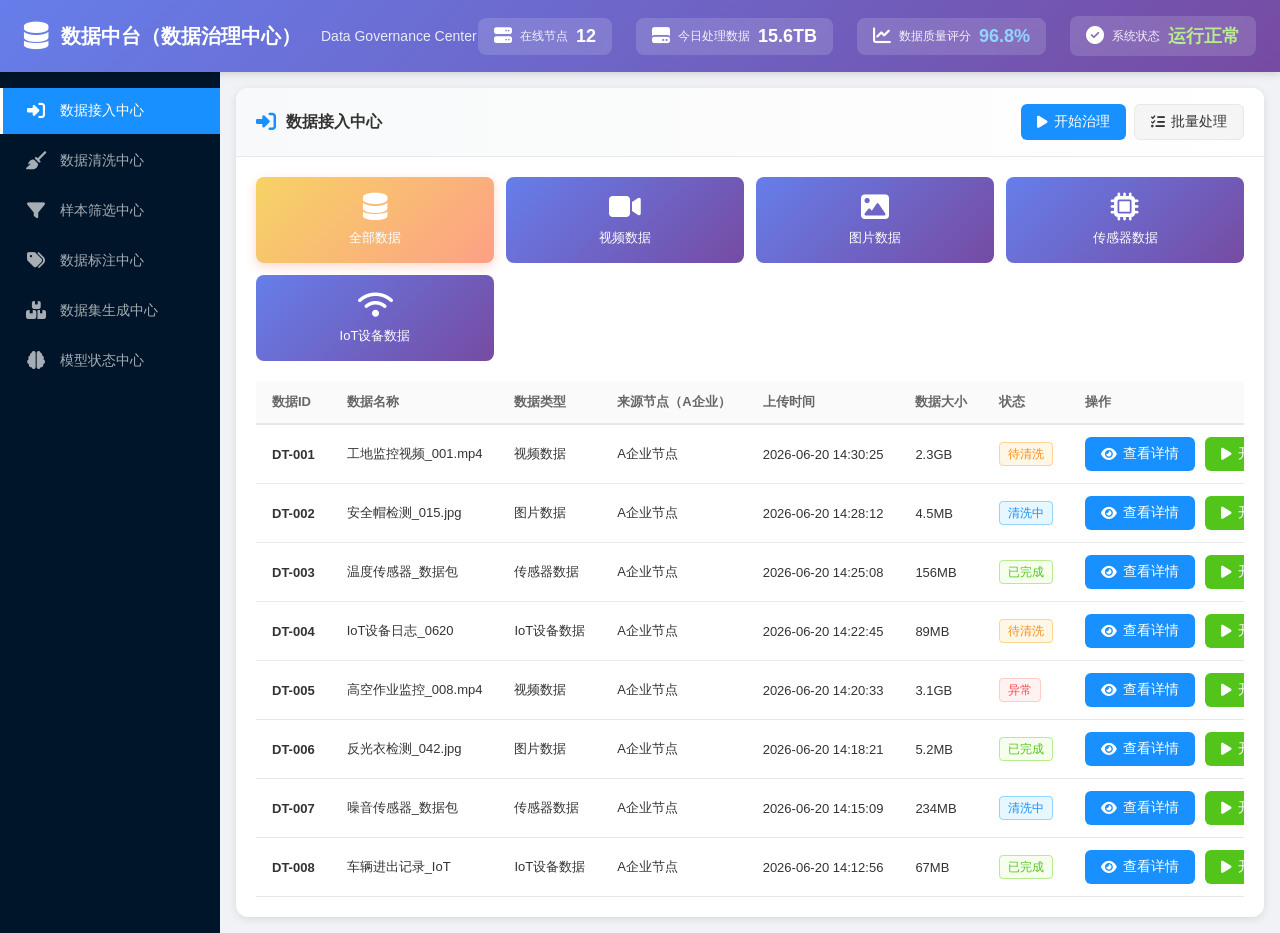
==== data-governance-center/index.html @ ffb6fcff "Initial commit: 7 platform modules" ====
<!DOCTYPE html>
<html lang="zh-CN">
<head>
    <meta charset="UTF-8">
    <meta name="viewport" content="width=device-width, initial-scale=1.0">
    <title>数据中台 - 数据治理中心</title>
    <link rel="stylesheet" href="styles.css">
    <link rel="stylesheet" href="https://cdnjs.cloudflare.com/ajax/libs/font-awesome/6.4.0/css/all.min.css">
</head>
<body>
    <!-- 顶部全局栏 -->
    <header class="header">
        <div class="header-left">
            <h1 class="logo">
                <i class="fas fa-database"></i>
                数据中台（数据治理中心）
                <span class="subtitle">Data Governance Center</span>
            </h1>
        </div>
        <div class="header-right">
            <div class="metric-item">
                <i class="fas fa-server"></i>
                <span class="metric-label">在线节点</span>
                <span class="metric-value" id="onlineNodes">12</span>
            </div>
            <div class="metric-item">
                <i class="fas fa-hdd"></i>
                <span class="metric-label">今日处理数据</span>
                <span class="metric-value" id="dataProcessed">15.6TB</span>
            </div>
            <div class="metric-item">
                <i class="fas fa-chart-line"></i>
                <span class="metric-label">数据质量评分</span>
                <span class="metric-value quality" id="qualityScore">96.8%</span>
            </div>
            <div class="metric-item status">
                <i class="fas fa-check-circle"></i>
                <span class="metric-label">系统状态</span>
                <span class="metric-value running">运行正常</span>
            </div>
        </div>
    </header>

    <!-- 主内容区域 -->
    <main class="main-content">
        <!-- 左侧菜单栏 -->
        <nav class="sidebar">
            <div class="menu-item active" data-module="1">
                <i class="fas fa-sign-in-alt"></i>
                <span>数据接入中心</span>
            </div>
            <div class="menu-item" data-module="2">
                <i class="fas fa-broom"></i>
                <span>数据清洗中心</span>
            </div>
            <div class="menu-item" data-module="3">
                <i class="fas fa-filter"></i>
                <span>样本筛选中心</span>
            </div>
            <div class="menu-item" data-module="4">
                <i class="fas fa-tags"></i>
                <span>数据标注中心</span>
            </div>
            <div class="menu-item" data-module="5">
                <i class="fas fa-boxes"></i>
                <span>数据集生成中心</span>
            </div>
            <div class="menu-item" data-module="6">
                <i class="fas fa-brain"></i>
                <span>模型状态中心</span>
            </div>
        </nav>

        <!-- 右侧内容区 -->
        <div class="content-area">
            <!-- 模块一：数据接入中心 -->
            <section class="module active" id="module1">
                <div class="module-header">
                    <h2><i class="fas fa-sign-in-alt"></i> 数据接入中心</h2>
                    <div class="module-actions">
                        <button class="btn btn-primary" onclick="startGovernance()">
                            <i class="fas fa-play"></i> 开始治理
                        </button>
                        <button class="btn btn-secondary" onclick="batchProcess()">
                            <i class="fas fa-tasks"></i> 批量处理
                        </button>
                    </div>
                </div>
                <div class="module-content">
                    <div class="data-types">
                        <div class="data-type-card active" data-type="all">
                            <i class="fas fa-database"></i>
                            <span>全部数据</span>
                        </div>
                        <div class="data-type-card" data-type="视频数据">
                            <i class="fas fa-video"></i>
                            <span>视频数据</span>
                        </div>
                        <div class="data-type-card" data-type="图片数据">
                            <i class="fas fa-image"></i>
                            <span>图片数据</span>
                        </div>
                        <div class="data-type-card" data-type="传感器数据">
                            <i class="fas fa-microchip"></i>
                            <span>传感器数据</span>
                        </div>
                        <div class="data-type-card" data-type="IoT设备数据">
                            <i class="fas fa-wifi"></i>
                            <span>IoT设备数据</span>
                        </div>
                    </div>
                    <div class="data-table-container">
                        <table class="data-table">
                            <thead>
                                <tr>
                                    <th>数据ID</th>
                                    <th>数据名称</th>
                                    <th>数据类型</th>
                                    <th>来源节点（A企业）</th>
                                    <th>上传时间</th>
                                    <th>数据大小</th>
                                    <th>状态</th>
                                    <th>操作</th>
                                </tr>
                            </thead>
                            <tbody id="dataTableBody">
                            </tbody>
                        </table>
                    </div>
                </div>
            </section>

            <!-- 模块二：数据清洗中心 -->
            <section class="module" id="module2">
                <div class="module-header">
                    <h2><i class="fas fa-broom"></i> 数据清洗中心</h2>
                </div>
                <div class="module-content">
                    <div class="cleaning-layout">
                        <div class="cleaning-main">
                            <div class="cleaning-process">
                                <div class="process-flow">
                                    <div class="process-step">
                                        <div class="step-icon"><i class="fas fa-file"></i></div>
                                        <div class="step-label">原始数据</div>
                                    </div>
                                    <div class="process-arrow"><i class="fas fa-arrow-down"></i></div>
                                    <div class="process-step">
                                        <div class="step-icon"><i class="fas fa-copy"></i></div>
                                        <div class="step-label">去重处理</div>
                                    </div>
                                    <div class="process-arrow"><i class="fas fa-arrow-down"></i></div>
                                    <div class="process-step">
                                        <div class="step-icon"><i class="fas fa-text-width"></i></div>
                                        <div class="step-label">格式统一</div>
                                    </div>
                                    <div class="process-arrow"><i class="fas fa-arrow-down"></i></div>
                                    <div class="process-step">
                                        <div class="step-icon"><i class="fas fa-exclamation-triangle"></i></div>
                                        <div class="step-label">异常检测</div>
                                    </div>
                                    <div class="process-arrow"><i class="fas fa-arrow-down"></i></div>
                                    <div class="process-step">
                                        <div class="step-icon"><i class="fas fa-puzzle-piece"></i></div>
                                        <div class="step-label">缺失值补全</div>
                                    </div>
                                    <div class="process-arrow"><i class="fas fa-arrow-down"></i></div>
                                    <div class="process-step">
                                        <div class="step-icon"><i class="fas fa-volume-mute"></i></div>
                                        <div class="step-label">噪声过滤</div>
                                    </div>
                                    <div class="process-arrow"><i class="fas fa-arrow-down"></i></div>
                                    <div class="process-step active">
                                        <div class="step-icon"><i class="fas fa-check-circle"></i></div>
                                        <div class="step-label">标准化输出</div>
                                    </div>
                                    <div class="process-arrow"><i class="fas fa-arrow-down"></i></div>
                                    <div class="process-step">
                                        <div class="step-icon"><i class="fas fa-star"></i></div>
                                        <div class="step-label">质量评分</div>
                                    </div>
                                </div>
                            </div>
                            <div class="cleaning-controls">
                                <h3>功能开关</h3>
                                <div class="control-switches">
                                    <label class="switch-item">
                                        <input type="checkbox" checked>
                                        <span class="switch-label">去重处理</span>
                                    </label>
                                    <label class="switch-item">
                                        <input type="checkbox" checked>
                                        <span class="switch-label">格式统一</span>
                                    </label>
                                    <label class="switch-item">
                                        <input type="checkbox" checked>
                                        <span class="switch-label">数据校验</span>
                                    </label>
                                    <label class="switch-item">
                                        <input type="checkbox" checked>
                                        <span class="switch-label">异常检测</span>
                                    </label>
                                    <label class="switch-item">
                                        <input type="checkbox" checked>
                                        <span class="switch-label">空值处理</span>
                                    </label>
                                    <label class="switch-item">
                                        <input type="checkbox">
                                        <span class="switch-label">数据脱敏</span>
                                    </label>
                                </div>
                            </div>
                        </div>
                        <div class="cleaning-log-panel">
                            <h3>清洗日志</h3>
                            <div class="progress-container">
                                <div class="progress-bar">
                                    <div class="progress-fill" style="width: 87%"></div>
                                </div>
                                <div class="progress-text">87%</div>
                            </div>
                            <div class="log-container" id="cleaningLog">
                                <div class="log-entry info">
                                    <span class="log-time">[14:21:01]</span>
                                    <span class="log-message">开始清洗</span>
                                </div>
                                <div class="log-entry success">
                                    <span class="log-time">[14:21:08]</span>
                                    <span class="log-message">检测重复数据</span>
                                </div>
                                <div class="log-entry warning">
                                    <span class="log-time">[14:21:11]</span>
                                    <span class="log-message">删除异常样本</span>
                                </div>
                                <div class="log-entry info">
                                    <span class="log-time">[14:21:17]</span>
                                    <span class="log-message">标准化完成</span>
                                </div>
                                <div class="log-entry success">
                                    <span class="log-time">[14:21:21]</span>
                                    <span class="log-message">质量评分完成</span>
                                </div>
                            </div>
                        </div>
                    </div>
                </div>
            </section>

            <!-- 模块三：样本筛选中心 -->
            <section class="module" id="module3">
                <div class="module-header">
                    <h2><i class="fas fa-filter"></i> 样本筛选中心</h2>
                </div>
                <div class="module-content">
                    <div class="filter-rules">
                        <h3>筛选规则</h3>
                        <div class="rule-grid">
                            <div class="rule-item">
                                <i class="fas fa-eye"></i>
                                <span>清晰度</span>
                                <div class="rule-value">≥ 720p</div>
                            </div>
                            <div class="rule-item">
                                <i class="fas fa-expand"></i>
                                <span>分辨率</span>
                                <div class="rule-value">1920×1080</div>
                            </div>
                            <div class="rule-item">
                                <i class="fas fa-bullseye"></i>
                                <span>目标完整性</span>
                                <div class="rule-value">≥ 90%</div>
                            </div>
                            <div class="rule-item">
                                <i class="fas fa-th"></i>
                                <span>场景覆盖率</span>
                                <div class="rule-value">≥ 85%</div>
                            </div>
                            <div class="rule-item">
                                <i class="fas fa-tags"></i>
                                <span>标签完整度</span>
                                <div class="rule-value">100%</div>
                            </div>
                            <div class="rule-item">
                                <i class="fas fa-star-half-alt"></i>
                                <span>质量评分</span>
                                <div class="rule-value">≥ 80分</div>
                            </div>
                        </div>
                    </div>
                    <div class="filter-stats">
                        <div class="stat-card total">
                            <div class="stat-number" id="totalSamples">12345</div>
                            <div class="stat-label">总样本</div>
                        </div>
                        <div class="stat-card valid">
                            <div class="stat-number" id="validSamples">9876</div>
                            <div class="stat-label">可训练</div>
                        </div>
                        <div class="stat-card rejected">
                            <div class="stat-number" id="rejectedSamples">2469</div>
                            <div class="stat-label">淘汰</div>
                        </div>
                        <div class="stat-card rate">
                            <div class="stat-number" id="passRate">80%</div>
                            <div class="stat-label">合格率</div>
                        </div>
                    </div>
                    <div class="filter-actions">
                        <button class="btn btn-primary" onclick="autoFilter()">
                            <i class="fas fa-magic"></i> 自动筛选
                        </button>
                        <button class="btn btn-secondary" onclick="manualReview()">
                            <i class="fas fa-user-check"></i> 人工复核
                        </button>
                        <button class="btn btn-success" onclick="exportSamples()">
                            <i class="fas fa-download"></i> 导出样本
                        </button>
                    </div>
                </div>
            </section>

            <!-- 模块四：数据标注中心 -->
            <section class="module" id="module4">
                <div class="module-header">
                    <h2><i class="fas fa-tags"></i> 数据标注中心</h2>
                </div>
                <div class="module-content">
                    <div class="annotation-layout">
                            <div class="annotation-canvas">
                            <img src="https://picsum.photos/seed/annot/800/450" alt="标注画布" style="width:100%;height:100%;object-fit:cover;border-radius:8px;">
                        </div>
                        <div class="annotation-panel">
                            <h3>标注对象</h3>
                            <div class="annotation-types">
                                <span class="annotation-tag"><i class="fas fa-user"></i> 人员</span>
                                <span class="annotation-tag"><i class="fas fa-hard-hat"></i> 安全帽</span>
                                <span class="annotation-tag"><i class="fas fa-vest"></i> 反光衣</span>
                                <span class="annotation-tag"><i class="fas fa-car"></i> 车辆</span>
                                <span class="annotation-tag danger"><i class="fas fa-exclamation"></i> 危险区域</span>
                                <span class="annotation-tag warning"><i class="fas fa-arrow-up"></i> 高空作业</span>
                                <span class="annotation-tag danger"><i class="fas fa-ban"></i> 违规行为</span>
                            </div>
                            <h3>标注工具</h3>
                            <div class="annotation-tools">
                                <button class="tool-btn" title="矩形框">
                                    <i class="fas fa-vector-square"></i>
                                </button>
                                <button class="tool-btn" title="多边形">
                                    <i class="fas fa-draw-polygon"></i>
                                </button>
                                <button class="tool-btn" title="关键点">
                                    <i class="fas fa-crosshairs"></i>
                                </button>
                                <button class="tool-btn" title="自动标注">
                                    <i class="fas fa-robot"></i>
                                </button>
                                <button class="tool-btn active" title="AI辅助标注">
                                    <i class="fas fa-brain"></i>
                                </button>
                            </div>
                            <h3>标注统计</h3>
                            <div class="annotation-stats">
                                <div class="stat-item">
                                    <span class="stat-label">标注数量</span>
                                    <span class="stat-value">128框</span>
                                </div>
                                <div class="stat-item">
                                    <span class="stat-label">目标数量</span>
                                    <span class="stat-value">26</span>
                                </div>
                                <div class="stat-item">
                                    <span class="stat-label">完成率</span>
                                    <span class="stat-value">93%</span>
                                </div>
                            </div>
                        </div>
                    </div>
                </div>
            </section>

            <!-- 模块五：数据集生成中心 -->
            <section class="module" id="module5">
                <div class="module-header">
                    <h2><i class="fas fa-boxes"></i> 数据集生成中心</h2>
                </div>
                <div class="module-content">
                    <div class="dataset-info">
                        <div class="dataset-details">
                            <h3>数据集信息</h3>
                            <div class="info-grid">
                                <div class="info-item">
                                    <span class="info-label">名称</span>
                                    <span class="info-value">Construction_Safety_Dataset_V1</span>
                                </div>
                                <div class="info-item">
                                    <span class="info-label">数据量</span>
                                    <span class="info-value">9500</span>
                                </div>
                                <div class="info-item">
                                    <span class="info-label">类别</span>
                                    <span class="info-value">12类</span>
                                </div>
                                <div class="info-item">
                                    <span class="info-label">标注框</span>
                                    <span class="info-value">125,000</span>
                                </div>
                            </div>
                        </div>
                        <div class="format-support">
                            <h3>格式支持</h3>
                            <div class="format-tags">
                                <span class="format-tag">YOLO</span>
                                <span class="format-tag">COCO</span>
                                <span class="format-tag">VOC</span>
                                <span class="format-tag">JSON</span>
                            </div>
                        </div>
                    </div>
                    <div class="dataset-actions">
                        <button class="btn btn-primary" onclick="generateDataset()">
                            <i class="fas fa-cogs"></i> 生成数据集
                        </button>
                        <button class="btn btn-secondary" onclick="exportDataset()">
                            <i class="fas fa-file-export"></i> 下载数据集
                        </button>
                        <button class="btn btn-success" onclick="syncToNodeB()">
                            <i class="fas fa-sync"></i> 同步至B节点
                        </button>
                    </div>
                </div>
            </section>

            <!-- 模块六：模型状态中心 -->
            <section class="module" id="module6">
                <div class="module-header">
                    <h2><i class="fas fa-brain"></i> 模型状态中心</h2>
                </div>
                <div class="module-content">
                    <div class="model-status-card">
                        <div class="model-info">
                            <div class="model-name">
                                <i class="fas fa-robot"></i>
                                <span>当前模型</span>
                            </div>
                            <div class="model-id">construction-safety-v1.0</div>
                            <div class="model-state">
                                <span class="state-badge pending">待训练</span>
                            </div>
                        </div>
                        <div class="model-details">
                            <div class="detail-item">
                                <span class="detail-label">数据集</span>
                                <span class="detail-value ready">已准备</span>
                            </div>
                            <div class="detail-item">
                                <span class="detail-label">同步状态</span>
                                <span class="detail-value ready">已连接B节点</span>
                            </div>
                        </div>
                        <button class="btn btn-large btn-primary" onclick="enterTrainingCenter()">
                            <i class="fas fa-arrow-right"></i> 进入模型训练中心
                        </button>
                    </div>
                </div>
            </section>
        </div>
    </main>

    <!-- 数据详情弹窗 -->
    <div class="modal-overlay" id="detailModal">
        <div class="modal-box">
            <div class="modal-header">
                <h3><i class="fas fa-file-alt"></i> 数据详情</h3>
                <button class="modal-close" onclick="closeDetail()">&times;</button>
            </div>
            <div class="modal-body" id="detailContent"></div>
        </div>
    </div>

    <script src="app.js"></script>
</body>
</html>
---- data-governance-center/styles.css ----
:root {
    --primary-color: #1890ff;
    --success-color: #52c41a;
    --warning-color: #faad14;
    --danger-color: #ff4d4f;
    --sidebar-bg: #001529;
    --sidebar-active: #1890ff;
    --bg-color: #f0f2f5;
    --card-bg: #ffffff;
    --text-primary: #333333;
    --text-secondary: #666666;
    --border-color: #e8e8e8;
    --shadow: 0 2px 8px rgba(0, 0, 0, 0.1);
}

* {
    margin: 0;
    padding: 0;
    box-sizing: border-box;
}

body {
    font-family: -apple-system, BlinkMacSystemFont, 'Segoe UI', 'PingFang SC', 'Hiragino Sans GB', 'Microsoft YaHei', 'Helvetica Neue', Helvetica, Arial, sans-serif;
    background-color: var(--bg-color);
    color: var(--text-primary);
    min-height: 100vh;
    display: flex;
    flex-direction: column;
}

.header {
    background: linear-gradient(135deg, #667eea 0%, #764ba2 100%);
    color: white;
    padding: 16px 24px;
    display: flex;
    justify-content: space-between;
    align-items: center;
    box-shadow: 0 2px 8px rgba(0, 0, 0, 0.15);
    z-index: 100;
}

.header-left {
    display: flex;
    align-items: center;
}

.logo {
    font-size: 20px;
    font-weight: 600;
    display: flex;
    align-items: center;
    gap: 12px;
}

.logo i {
    font-size: 28px;
}

.logo .subtitle {
    font-size: 14px;
    font-weight: 400;
    opacity: 0.85;
    margin-left: 8px;
}

.header-right {
    display: flex;
    gap: 24px;
    align-items: center;
}

.metric-item {
    display: flex;
    align-items: center;
    gap: 8px;
    background: rgba(255, 255, 255, 0.15);
    padding: 8px 16px;
    border-radius: 8px;
    backdrop-filter: blur(10px);
}

.metric-item i {
    font-size: 18px;
}

.metric-label {
    font-size: 12px;
    opacity: 0.9;
}

.metric-value {
    font-size: 18px;
    font-weight: 700;
}

.metric-value.quality {
    color: #91d5ff;
}

.metric-value.running {
    color: #b7eb8f;
}

.main-content {
    flex: 1;
    display: flex;
    overflow: hidden;
}

.sidebar {
    width: 220px;
    background: var(--sidebar-bg);
    padding: 16px 0;
    display: flex;
    flex-direction: column;
    gap: 4px;
    overflow-y: auto;
}

.menu-item {
    display: flex;
    align-items: center;
    gap: 12px;
    padding: 14px 24px;
    color: rgba(255, 255, 255, 0.65);
    cursor: pointer;
    transition: all 0.3s ease;
    position: relative;
    font-size: 14px;
}

.menu-item:hover {
    color: white;
    background: rgba(255, 255, 255, 0.05);
}

.menu-item.active {
    color: white;
    background: var(--sidebar-active);
}

.menu-item.active::before {
    content: '';
    position: absolute;
    left: 0;
    top: 0;
    bottom: 0;
    width: 3px;
    background: white;
}

.menu-item i {
    font-size: 18px;
    width: 24px;
    text-align: center;
}

.content-area {
    flex: 1;
    padding: 16px;
    overflow-y: auto;
    background: var(--bg-color);
}

.module {
    display: none;
    background: var(--card-bg);
    border-radius: 12px;
    box-shadow: var(--shadow);
    overflow: hidden;
    animation: fadeIn 0.3s ease;
}

.module.active {
    display: block;
}

@keyframes fadeIn {
    from {
        opacity: 0;
        transform: translateY(10px);
    }
    to {
        opacity: 1;
        transform: translateY(0);
    }
}

.module-header {
    display: flex;
    justify-content: space-between;
    align-items: center;
    padding: 16px 20px;
    background: linear-gradient(90deg, #f8f9fa 0%, #ffffff 100%);
    border-bottom: 1px solid var(--border-color);
}

.module-header h2 {
    font-size: 16px;
    font-weight: 600;
    color: var(--text-primary);
    display: flex;
    align-items: center;
    gap: 10px;
}

.module-header h2 i {
    color: var(--primary-color);
    font-size: 20px;
}

.module-actions {
    display: flex;
    gap: 8px;
}

.module-content {
    padding: 20px;
}

.btn {
    padding: 8px 16px;
    border: none;
    border-radius: 6px;
    font-size: 14px;
    font-weight: 500;
    cursor: pointer;
    display: inline-flex;
    align-items: center;
    gap: 6px;
    transition: all 0.3s ease;
}

.btn-primary {
    background: var(--primary-color);
    color: white;
}

.btn-primary:hover {
    background: #40a9ff;
    transform: translateY(-1px);
}

.btn-secondary {
    background: #f5f5f5;
    color: var(--text-primary);
    border: 1px solid var(--border-color);
}

.btn-secondary:hover {
    background: #e8e8e8;
}

.btn-success {
    background: var(--success-color);
    color: white;
}

.btn-success:hover {
    background: #73d13d;
}

.btn-large {
    padding: 12px 32px;
    font-size: 16px;
}

.data-types {
    display: grid;
    grid-template-columns: repeat(4, 1fr);
    gap: 12px;
    margin-bottom: 20px;
}

.data-type-card {
    background: linear-gradient(135deg, #667eea 0%, #764ba2 100%);
    color: white;
    padding: 16px;
    border-radius: 8px;
    display: flex;
    flex-direction: column;
    align-items: center;
    gap: 8px;
    transition: transform 0.3s ease, box-shadow 0.3s ease;
    cursor: pointer;
}

.data-type-card:hover {
    transform: translateY(-4px);
    box-shadow: 0 4px 12px rgba(102, 126, 234, 0.4);
}

.data-type-card.active {
    background: linear-gradient(135deg, #f6d365 0%, #fda085 100%);
    box-shadow: 0 4px 12px rgba(253, 160, 133, 0.4);
}

.data-type-card i {
    font-size: 28px;
}

.data-type-card span {
    font-size: 13px;
    font-weight: 500;
}

.data-table-container {
    overflow-x: auto;
}

.data-table {
    width: 100%;
    border-collapse: collapse;
    font-size: 13px;
}

.data-table th {
    background: #fafafa;
    padding: 12px 16px;
    text-align: left;
    font-weight: 600;
    color: var(--text-secondary);
    border-bottom: 2px solid var(--border-color);
    white-space: nowrap;
}

.data-table td {
    padding: 12px 16px;
    border-bottom: 1px solid var(--border-color);
    white-space: nowrap;
}

.data-table tr:hover {
    background: #f5f7fa;
}

.status-badge {
    padding: 4px 8px;
    border-radius: 4px;
    font-size: 12px;
    font-weight: 500;
}

.status-pending {
    background: #fff7e6;
    color: #fa8c16;
    border: 1px solid #ffd591;
}

.status-cleaning {
    background: #e6f7ff;
    color: #1890ff;
    border: 1px solid #91d5ff;
}

.status-completed {
    background: #f6ffed;
    color: #52c41a;
    border: 1px solid #b7eb8f;
}

.status-error {
    background: #fff2f0;
    color: #ff4d4f;
    border: 1px solid #ffccc7;
}

.cleaning-layout {
    display: flex;
    gap: 20px;
}

.cleaning-main {
    flex: 2;
}

.cleaning-log-panel {
    flex: 1;
    background: #fafafa;
    border-radius: 8px;
    padding: 16px;
}

.cleaning-log-panel h3 {
    font-size: 14px;
    font-weight: 600;
    margin-bottom: 12px;
    color: var(--text-secondary);
}

.cleaning-process {
    margin-bottom: 20px;
    overflow-x: auto;
    padding: 10px 0;
}

.process-flow {
    display: flex;
    flex-direction: column;
    align-items: center;
    gap: 8px;
    min-width: max-content;
}

.process-step {
    display: flex;
    align-items: center;
    gap: 12px;
    padding: 10px 16px;
    background: #fafafa;
    border-radius: 8px;
    min-width: 160px;
    transition: all 0.3s ease;
}

.process-step.active {
    background: linear-gradient(135deg, #667eea 0%, #764ba2 100%);
    color: white;
    box-shadow: 0 4px 12px rgba(102, 126, 234, 0.4);
}

.step-icon {
    width: 36px;
    height: 36px;
    border-radius: 50%;
    background: white;
    display: flex;
    align-items: center;
    justify-content: center;
    font-size: 16px;
    color: var(--primary-color);
    box-shadow: 0 2px 4px rgba(0, 0, 0, 0.1);
}

.process-step.active .step-icon {
    background: rgba(255, 255, 255, 0.2);
    color: white;
}

.step-label {
    font-size: 13px;
    font-weight: 500;
}

.process-arrow {
    color: var(--primary-color);
    font-size: 14px;
}

.cleaning-controls h3 {
    font-size: 14px;
    font-weight: 600;
    margin-bottom: 12px;
    color: var(--text-secondary);
}

.control-switches {
    display: grid;
    grid-template-columns: repeat(3, 1fr);
    gap: 12px;
}

.switch-item {
    display: flex;
    align-items: center;
    gap: 8px;
    padding: 10px 12px;
    background: #fafafa;
    border-radius: 6px;
    cursor: pointer;
    transition: background 0.3s ease;
}

.switch-item:hover {
    background: #f0f0f0;
}

.switch-item input[type="checkbox"] {
    width: 16px;
    height: 16px;
    accent-color: var(--primary-color);
}

.switch-label {
    font-size: 13px;
}

.progress-container {
    display: flex;
    align-items: center;
    gap: 12px;
    margin-bottom: 16px;
}

.progress-bar {
    flex: 1;
    height: 12px;
    background: #f0f0f0;
    border-radius: 6px;
    overflow: hidden;
}

.progress-fill {
    height: 100%;
    background: linear-gradient(90deg, #667eea 0%, #764ba2 100%);
    border-radius: 6px;
    transition: width 0.5s ease;
}

.progress-text {
    font-size: 18px;
    font-weight: 700;
    color: var(--primary-color);
    min-width: 50px;
    text-align: right;
}

.log-container {
    max-height: 300px;
    overflow-y: auto;
    background: #1a1a2e;
    border-radius: 8px;
    padding: 12px;
}

.log-container::-webkit-scrollbar {
    width: 6px;
}

.log-container::-webkit-scrollbar-track {
    background: transparent;
}

.log-container::-webkit-scrollbar-thumb {
    background: #444;
    border-radius: 3px;
}

.log-entry {
    display: flex;
    gap: 8px;
    padding: 6px 0;
    font-size: 12px;
    font-family: 'Consolas', 'Monaco', monospace;
    border-bottom: 1px solid rgba(255, 255, 255, 0.05);
}

.log-entry:last-child {
    border-bottom: none;
}

.log-time {
    color: #666;
    min-width: 80px;
}

.log-message {
    flex: 1;
    color: #d9d9d9;
}

.log-entry.info .log-message {
    color: #91d5ff;
}

.log-entry.success .log-message {
    color: #b7eb8f;
}

.log-entry.warning .log-message {
    color: #ffe58f;
}

.filter-rules h3 {
    font-size: 14px;
    font-weight: 600;
    margin-bottom: 12px;
    color: var(--text-secondary);
}

.rule-grid {
    display: grid;
    grid-template-columns: repeat(3, 1fr);
    gap: 12px;
    margin-bottom: 20px;
}

.rule-item {
    background: #fafafa;
    padding: 12px;
    border-radius: 8px;
    display: flex;
    flex-direction: column;
    align-items: center;
    gap: 8px;
    transition: all 0.3s ease;
}

.rule-item:hover {
    background: #e6f7ff;
    transform: translateY(-2px);
}

.rule-item i {
    font-size: 24px;
    color: var(--primary-color);
}

.rule-item span {
    font-size: 13px;
    font-weight: 500;
}

.rule-value {
    font-size: 12px;
    color: var(--success-color);
    font-weight: 600;
}

.filter-stats {
    display: grid;
    grid-template-columns: repeat(4, 1fr);
    gap: 12px;
    margin-bottom: 20px;
}

.stat-card {
    background: #fafafa;
    padding: 16px;
    border-radius: 8px;
    text-align: center;
}

.stat-card.total {
    border-left: 4px solid var(--primary-color);
}

.stat-card.valid {
    border-left: 4px solid var(--success-color);
}

.stat-card.rejected {
    border-left: 4px solid var(--danger-color);
}

.stat-card.rate {
    border-left: 4px solid var(--warning-color);
}

.stat-number {
    font-size: 24px;
    font-weight: 700;
    color: var(--text-primary);
}

.stat-label {
    font-size: 12px;
    color: var(--text-secondary);
    margin-top: 4px;
}

.filter-actions {
    display: flex;
    gap: 12px;
    justify-content: center;
}

.annotation-layout {
    display: flex;
    gap: 20px;
    min-height: 400px;
}

.annotation-canvas {
    flex: 2;
    background: #1a1a2e;
    border-radius: 8px;
    display: flex;
    align-items: center;
    justify-content: center;
}

.canvas-placeholder {
    display: flex;
    flex-direction: column;
    align-items: center;
    gap: 12px;
    color: #666;
}

.canvas-placeholder i {
    font-size: 48px;
    color: #444;
}

.canvas-placeholder span {
    font-size: 14px;
}

.annotation-panel {
    flex: 1;
    background: #fafafa;
    border-radius: 8px;
    padding: 16px;
}

.annotation-panel h3 {
    font-size: 14px;
    font-weight: 600;
    margin-bottom: 12px;
    color: var(--text-secondary);
}

.annotation-types {
    display: flex;
    flex-wrap: wrap;
    gap: 8px;
    margin-bottom: 16px;
}

.annotation-tag {
    padding: 6px 12px;
    background: #e6f7ff;
    color: var(--primary-color);
    border-radius: 4px;
    font-size: 12px;
    display: flex;
    align-items: center;
    gap: 6px;
}

.annotation-tag.danger {
    background: #fff2f0;
    color: var(--danger-color);
}

.annotation-tag.warning {
    background: #fff7e6;
    color: var(--warning-color);
}

.annotation-tools {
    display: flex;
    gap: 8px;
    margin-bottom: 16px;
}

.tool-btn {
    width: 40px;
    height: 40px;
    border: 1px solid var(--border-color);
    background: white;
    border-radius: 6px;
    cursor: pointer;
    display: flex;
    align-items: center;
    justify-content: center;
    font-size: 16px;
    color: var(--text-secondary);
    transition: all 0.3s ease;
}

.tool-btn:hover {
    border-color: var(--primary-color);
    color: var(--primary-color);
}

.tool-btn.active {
    background: var(--primary-color);
    border-color: var(--primary-color);
    color: white;
}

.annotation-stats {
    background: white;
    padding: 12px;
    border-radius: 6px;
}

.annotation-stats .stat-item {
    display: flex;
    justify-content: space-between;
    padding: 8px 0;
    border-bottom: 1px solid var(--border-color);
}

.annotation-stats .stat-item:last-child {
    border-bottom: none;
}

.annotation-stats .stat-label {
    font-size: 13px;
    color: var(--text-secondary);
}

.annotation-stats .stat-value {
    font-size: 13px;
    font-weight: 600;
    color: var(--text-primary);
}

.dataset-info {
    display: flex;
    gap: 20px;
    margin-bottom: 20px;
}

.dataset-details {
    flex: 2;
}

.dataset-details h3,
.format-support h3 {
    font-size: 14px;
    font-weight: 600;
    margin-bottom: 12px;
    color: var(--text-secondary);
}

.info-grid {
    display: grid;
    grid-template-columns: repeat(2, 1fr);
    gap: 12px;
}

.info-item {
    background: #fafafa;
    padding: 12px;
    border-radius: 6px;
}

.info-label {
    font-size: 12px;
    color: var(--text-secondary);
    display: block;
    margin-bottom: 4px;
}

.info-value {
    font-size: 14px;
    font-weight: 600;
    color: var(--text-primary);
}

.format-support {
    flex: 1;
}

.format-tags {
    display: flex;
    flex-wrap: wrap;
    gap: 8px;
}

.format-tag {
    padding: 8px 16px;
    background: linear-gradient(135deg, #667eea 0%, #764ba2 100%);
    color: white;
    border-radius: 6px;
    font-size: 13px;
    font-weight: 500;
}

.dataset-actions {
    display: flex;
    gap: 12px;
    justify-content: center;
}

.model-status-card {
    background: linear-gradient(135deg, #667eea 0%, #764ba2 100%);
    color: white;
    padding: 24px;
    border-radius: 12px;
    text-align: center;
    max-width: 500px;
    margin: 0 auto;
}

.model-info {
    margin-bottom: 20px;
}

.model-name {
    display: flex;
    align-items: center;
    justify-content: center;
    gap: 8px;
    font-size: 14px;
    opacity: 0.9;
    margin-bottom: 8px;
}

.model-id {
    font-size: 24px;
    font-weight: 700;
    margin-bottom: 12px;
}

.model-state {
    margin-bottom: 16px;
}

.state-badge {
    padding: 6px 16px;
    border-radius: 20px;
    font-size: 13px;
    font-weight: 500;
}

.state-badge.pending {
    background: rgba(255, 255, 255, 0.2);
    border: 1px solid rgba(255, 255, 255, 0.3);
}

.model-details {
    background: rgba(255, 255, 255, 0.1);
    padding: 12px;
    border-radius: 8px;
    margin-bottom: 20px;
}

.detail-item {
    display: flex;
    justify-content: space-between;
    align-items: center;
    padding: 8px 0;
}

.detail-item:first-child {
    border-bottom: 1px solid rgba(255, 255, 255, 0.1);
    padding-bottom: 12px;
    margin-bottom: 4px;
}

.detail-label {
    font-size: 13px;
    opacity: 0.9;
}

.detail-value {
    font-size: 14px;
    font-weight: 600;
}

.detail-value.ready {
    color: #b7eb8f;
}

.model-status-card .btn-large {
    background: white;
    color: var(--primary-color);
    font-weight: 600;
}

.model-status-card .btn-large:hover {
    background: #f0f0f0;
    transform: translateY(-2px);
}

@media (max-width: 1200px) {
    .header-right {
        flex-wrap: wrap;
        gap: 8px;
    }

    .metric-item {
        padding: 6px 12px;
    }

    .data-types {
        grid-template-columns: repeat(2, 1fr);
    }

    .control-switches {
        grid-template-columns: repeat(2, 1fr);
    }

    .rule-grid {
        grid-template-columns: repeat(2, 1fr);
    }

    .filter-stats {
        grid-template-columns: repeat(2, 1fr);
    }
}

@media (max-width: 768px) {
    .main-content {
        flex-direction: column;
    }

    .sidebar {
        width: 100%;
        flex-direction: row;
        overflow-x: auto;
        padding: 8px;
        gap: 8px;
    }

    .menu-item {
        padding: 10px 16px;
        white-space: nowrap;
    }

    .menu-item.active::before {
        display: none;
    }

    .header {
        flex-direction: column;
        gap: 16px;
    }

    .logo {
        font-size: 16px;
    }

    .logo .subtitle {
        display: none;
    }

    .data-types {
        grid-template-columns: 1fr;
    }

    .control-switches {
        grid-template-columns: 1fr;
    }

    .rule-grid {
        grid-template-columns: 1fr;
    }

    .filter-stats {
        grid-template-columns: 1fr;
    }

    .annotation-layout {
        flex-direction: column;
    }

    .dataset-info {
        flex-direction: column;
    }

    .cleaning-layout {
        flex-direction: column;
    }

    .dataset-actions,
    .filter-actions {
        flex-direction: column;
    }

    .dataset-actions .btn,
    .filter-actions .btn {
        width: 100%;
    }
}

.modal-overlay {
    display: none;
    position: fixed;
    top: 0; left: 0; right: 0; bottom: 0;
    background: rgba(0,0,0,0.55);
    z-index: 1000;
    justify-content: center;
    align-items: center;
}
.modal-overlay.show { display: flex; }
.modal-box {
    background: #fff;
    border-radius: 12px;
    width: 680px;
    max-height: 80vh;
    overflow-y: auto;
    box-shadow: 0 12px 40px rgba(0,0,0,0.25);
}
.modal-header {
    display: flex;
    justify-content: space-between;
    align-items: center;
    padding: 16px 24px;
    border-bottom: 1px solid #e8e8e8;
}
.modal-header h3 { font-size: 16px; display: flex; align-items: center; gap: 8px; }
.modal-close {
    background: none; border: none; font-size: 24px; cursor: pointer;
    color: #999; line-height: 1;
}
.modal-close:hover { color: #333; }
.modal-body { padding: 24px; }
.detail-grid {
    display: grid;
    grid-template-columns: 1fr 1fr;
    gap: 16px;
}
.detail-field { display: flex; flex-direction: column; gap: 4px; }
.detail-field .label { font-size: 12px; color: #999; }
.detail-field .value { font-size: 14px; color: #333; font-weight: 500; }
.detail-preview {
    margin-top: 20px;
    border-radius: 8px;
    overflow: hidden;
    background: #f5f5f5;
}
.detail-preview img {
    width: 100%;
    display: block;
}
.detail-preview video {
    width: 100%;
    display: block;
}
.detail-section-title {
    font-size: 14px;
    font-weight: 600;
    color: #333;
    margin: 20px 0 12px;
    padding-bottom: 8px;
    border-bottom: 1px solid #f0f0f0;
}
.detail-tags { display: flex; gap: 8px; flex-wrap: wrap; margin-top: 8px; }
.detail-tag {
    padding: 4px 12px;
    border-radius: 4px;
    font-size: 12px;
    background: #e6f7ff;
    color: #1890ff;
    border: 1px solid #91d5ff;
}
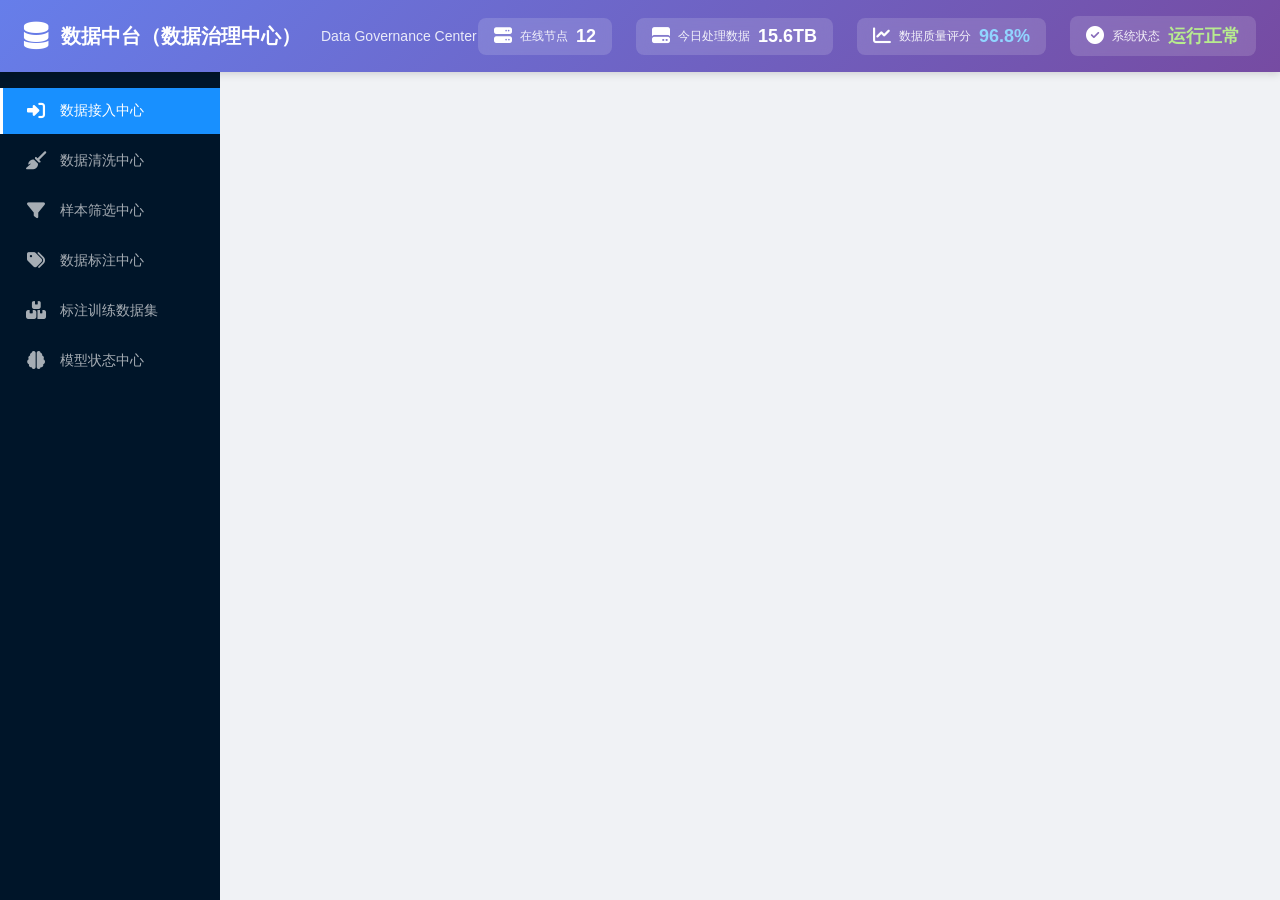
==== commit 10d3bd3a: "feat: 添加模块5标注训练数据集表格，含正负样本类型" ====
--- a/data-governance-center/index.html
+++ b/data-governance-center/index.html
@@ -63,372 +63,13 @@
             </div>
             <div class="menu-item" data-module="5">
                 <i class="fas fa-boxes"></i>
-                <span>数据集生成中心</span>
+                <span>标注训练数据集</span>
             </div>
             <div class="menu-item" data-module="6">
                 <i class="fas fa-brain"></i>
                 <span>模型状态中心</span>
             </div>
         </nav>
-
-        <!-- 右侧内容区 -->
-        <div class="content-area">
-            <!-- 模块一：数据接入中心 -->
-            <section class="module active" id="module1">
-                <div class="module-header">
-                    <h2><i class="fas fa-sign-in-alt"></i> 数据接入中心</h2>
-                    <div class="module-actions">
-                        <button class="btn btn-primary" onclick="startGovernance()">
-                            <i class="fas fa-play"></i> 开始治理
-                        </button>
-                        <button class="btn btn-secondary" onclick="batchProcess()">
-                            <i class="fas fa-tasks"></i> 批量处理
-                        </button>
-                    </div>
-                </div>
-                <div class="module-content">
-                    <div class="data-types">
-                        <div class="data-type-card active" data-type="all">
-                            <i class="fas fa-database"></i>
-                            <span>全部数据</span>
-                        </div>
-                        <div class="data-type-card" data-type="视频数据">
-                            <i class="fas fa-video"></i>
-                            <span>视频数据</span>
-                        </div>
-                        <div class="data-type-card" data-type="图片数据">
-                            <i class="fas fa-image"></i>
-                            <span>图片数据</span>
-                        </div>
-                        <div class="data-type-card" data-type="传感器数据">
-                            <i class="fas fa-microchip"></i>
-                            <span>传感器数据</span>
-                        </div>
-                        <div class="data-type-card" data-type="IoT设备数据">
-                            <i class="fas fa-wifi"></i>
-                            <span>IoT设备数据</span>
-                        </div>
-                    </div>
-                    <div class="data-table-container">
-                        <table class="data-table">
-                            <thead>
-                                <tr>
-                                    <th>数据ID</th>
-                                    <th>数据名称</th>
-                                    <th>数据类型</th>
-                                    <th>来源节点（A企业）</th>
-                                    <th>上传时间</th>
-                                    <th>数据大小</th>
-                                    <th>状态</th>
-                                    <th>操作</th>
-                                </tr>
-                            </thead>
-                            <tbody id="dataTableBody">
-                            </tbody>
-                        </table>
-                    </div>
-                </div>
-            </section>
-
-            <!-- 模块二：数据清洗中心 -->
-            <section class="module" id="module2">
-                <div class="module-header">
-                    <h2><i class="fas fa-broom"></i> 数据清洗中心</h2>
-                </div>
-                <div class="module-content">
-                    <div class="cleaning-layout">
-                        <div class="cleaning-main">
-                            <div class="cleaning-process">
-                                <div class="process-flow">
-                                    <div class="process-step">
-                                        <div class="step-icon"><i class="fas fa-file"></i></div>
-                                        <div class="step-label">原始数据</div>
-                                    </div>
-                                    <div class="process-arrow"><i class="fas fa-arrow-down"></i></div>
-                                    <div class="process-step">
-                                        <div class="step-icon"><i class="fas fa-copy"></i></div>
-                                        <div class="step-label">去重处理</div>
-                                    </div>
-                                    <div class="process-arrow"><i class="fas fa-arrow-down"></i></div>
-                                    <div class="process-step">
-                                        <div class="step-icon"><i class="fas fa-text-width"></i></div>
-                                        <div class="step-label">格式统一</div>
-                                    </div>
-                                    <div class="process-arrow"><i class="fas fa-arrow-down"></i></div>
-                                    <div class="process-step">
-                                        <div class="step-icon"><i class="fas fa-exclamation-triangle"></i></div>
-                                        <div class="step-label">异常检测</div>
-                                    </div>
-                                    <div class="process-arrow"><i class="fas fa-arrow-down"></i></div>
-                                    <div class="process-step">
-                                        <div class="step-icon"><i class="fas fa-puzzle-piece"></i></div>
-                                        <div class="step-label">缺失值补全</div>
-                                    </div>
-                                    <div class="process-arrow"><i class="fas fa-arrow-down"></i></div>
-                                    <div class="process-step">
-                                        <div class="step-icon"><i class="fas fa-volume-mute"></i></div>
-                                        <div class="step-label">噪声过滤</div>
-                                    </div>
-                                    <div class="process-arrow"><i class="fas fa-arrow-down"></i></div>
-                                    <div class="process-step active">
-                                        <div class="step-icon"><i class="fas fa-check-circle"></i></div>
-                                        <div class="step-label">标准化输出</div>
-                                    </div>
-                                    <div class="process-arrow"><i class="fas fa-arrow-down"></i></div>
-                                    <div class="process-step">
-                                        <div class="step-icon"><i class="fas fa-star"></i></div>
-                                        <div class="step-label">质量评分</div>
-                                    </div>
-                                </div>
-                            </div>
-                            <div class="cleaning-controls">
-                                <h3>功能开关</h3>
-                                <div class="control-switches">
-                                    <label class="switch-item">
-                                        <input type="checkbox" checked>
-                                        <span class="switch-label">去重处理</span>
-                                    </label>
-                                    <label class="switch-item">
-                                        <input type="checkbox" checked>
-                                        <span class="switch-label">格式统一</span>
-                                    </label>
-                                    <label class="switch-item">
-                                        <input type="checkbox" checked>
-                                        <span class="switch-label">数据校验</span>
-                                    </label>
-                                    <label class="switch-item">
-                                        <input type="checkbox" checked>
-                                        <span class="switch-label">异常检测</span>
-                                    </label>
-                                    <label class="switch-item">
-                                        <input type="checkbox" checked>
-                                        <span class="switch-label">空值处理</span>
-                                    </label>
-                                    <label class="switch-item">
-                                        <input type="checkbox">
-                                        <span class="switch-label">数据脱敏</span>
-                                    </label>
-                                </div>
-                            </div>
-                        </div>
-                        <div class="cleaning-log-panel">
-                            <h3>清洗日志</h3>
-                            <div class="progress-container">
-                                <div class="progress-bar">
-                                    <div class="progress-fill" style="width: 87%"></div>
-                                </div>
-                                <div class="progress-text">87%</div>
-                            </div>
-                            <div class="log-container" id="cleaningLog">
-                                <div class="log-entry info">
-                                    <span class="log-time">[14:21:01]</span>
-                                    <span class="log-message">开始清洗</span>
-                                </div>
-                                <div class="log-entry success">
-                                    <span class="log-time">[14:21:08]</span>
-                                    <span class="log-message">检测重复数据</span>
-                                </div>
-                                <div class="log-entry warning">
-                                    <span class="log-time">[14:21:11]</span>
-                                    <span class="log-message">删除异常样本</span>
-                                </div>
-                                <div class="log-entry info">
-                                    <span class="log-time">[14:21:17]</span>
-                                    <span class="log-message">标准化完成</span>
-                                </div>
-                                <div class="log-entry success">
-                                    <span class="log-time">[14:21:21]</span>
-                                    <span class="log-message">质量评分完成</span>
-                                </div>
-                            </div>
-                        </div>
-                    </div>
-                </div>
-            </section>
-
-            <!-- 模块三：样本筛选中心 -->
-            <section class="module" id="module3">
-                <div class="module-header">
-                    <h2><i class="fas fa-filter"></i> 样本筛选中心</h2>
-                </div>
-                <div class="module-content">
-                    <div class="filter-rules">
-                        <h3>筛选规则</h3>
-                        <div class="rule-grid">
-                            <div class="rule-item">
-                                <i class="fas fa-eye"></i>
-                                <span>清晰度</span>
-                                <div class="rule-value">≥ 720p</div>
-                            </div>
-                            <div class="rule-item">
-                                <i class="fas fa-expand"></i>
-                                <span>分辨率</span>
-                                <div class="rule-value">1920×1080</div>
-                            </div>
-                            <div class="rule-item">
-                                <i class="fas fa-bullseye"></i>
-                                <span>目标完整性</span>
-                                <div class="rule-value">≥ 90%</div>
-                            </div>
-                            <div class="rule-item">
-                                <i class="fas fa-th"></i>
-                                <span>场景覆盖率</span>
-                                <div class="rule-value">≥ 85%</div>
-                            </div>
-                            <div class="rule-item">
-                                <i class="fas fa-tags"></i>
-                                <span>标签完整度</span>
-                                <div class="rule-value">100%</div>
-                            </div>
-                            <div class="rule-item">
-                                <i class="fas fa-star-half-alt"></i>
-                                <span>质量评分</span>
-                                <div class="rule-value">≥ 80分</div>
-                            </div>
-                        </div>
-                    </div>
-                    <div class="filter-stats">
-                        <div class="stat-card total">
-                            <div class="stat-number" id="totalSamples">12345</div>
-                            <div class="stat-label">总样本</div>
-                        </div>
-                        <div class="stat-card valid">
-                            <div class="stat-number" id="validSamples">9876</div>
-                            <div class="stat-label">可训练</div>
-                        </div>
-                        <div class="stat-card rejected">
-                            <div class="stat-number" id="rejectedSamples">2469</div>
-                            <div class="stat-label">淘汰</div>
-                        </div>
-                        <div class="stat-card rate">
-                            <div class="stat-number" id="passRate">80%</div>
-                            <div class="stat-label">合格率</div>
-                        </div>
-                    </div>
-                    <div class="filter-actions">
-                        <button class="btn btn-primary" onclick="autoFilter()">
-                            <i class="fas fa-magic"></i> 自动筛选
-                        </button>
-                        <button class="btn btn-secondary" onclick="manualReview()">
-                            <i class="fas fa-user-check"></i> 人工复核
-                        </button>
-                        <button class="btn btn-success" onclick="exportSamples()">
-                            <i class="fas fa-download"></i> 导出样本
-                        </button>
-                    </div>
-                </div>
-            </section>
-
-            <!-- 模块四：数据标注中心 -->
-            <section class="module" id="module4">
-                <div class="module-header">
-                    <h2><i class="fas fa-tags"></i> 数据标注中心</h2>
-                </div>
-                <div class="module-content">
-                    <div class="annotation-layout">
-                            <div class="annotation-canvas">
-                            <img src="https://picsum.photos/seed/annot/800/450" alt="标注画布" style="width:100%;height:100%;object-fit:cover;border-radius:8px;">
-                        </div>
-                        <div class="annotation-panel">
-                            <h3>标注对象</h3>
-                            <div class="annotation-types">
-                                <span class="annotation-tag"><i class="fas fa-user"></i> 人员</span>
-                                <span class="annotation-tag"><i class="fas fa-hard-hat"></i> 安全帽</span>
-                                <span class="annotation-tag"><i class="fas fa-vest"></i> 反光衣</span>
-                                <span class="annotation-tag"><i class="fas fa-car"></i> 车辆</span>
-                                <span class="annotation-tag danger"><i class="fas fa-exclamation"></i> 危险区域</span>
-                                <span class="annotation-tag warning"><i class="fas fa-arrow-up"></i> 高空作业</span>
-                                <span class="annotation-tag danger"><i class="fas fa-ban"></i> 违规行为</span>
-                            </div>
-                            <h3>标注工具</h3>
-                            <div class="annotation-tools">
-                                <button class="tool-btn" title="矩形框">
-                                    <i class="fas fa-vector-square"></i>
-                                </button>
-                                <button class="tool-btn" title="多边形">
-                                    <i class="fas fa-draw-polygon"></i>
-                                </button>
-                                <button class="tool-btn" title="关键点">
-                                    <i class="fas fa-crosshairs"></i>
-                                </button>
-                                <button class="tool-btn" title="自动标注">
-                                    <i class="fas fa-robot"></i>
-                                </button>
-                                <button class="tool-btn active" title="AI辅助标注">
-                                    <i class="fas fa-brain"></i>
-                                </button>
-                            </div>
-                            <h3>标注统计</h3>
-                            <div class="annotation-stats">
-                                <div class="stat-item">
-                                    <span class="stat-label">标注数量</span>
-                                    <span class="stat-value">128框</span>
-                                </div>
-                                <div class="stat-item">
-                                    <span class="stat-label">目标数量</span>
-                                    <span class="stat-value">26</span>
-                                </div>
-                                <div class="stat-item">
-                                    <span class="stat-label">完成率</span>
-                                    <span class="stat-value">93%</span>
-                                </div>
-                            </div>
-                        </div>
-                    </div>
-                </div>
-            </section>
-
-            <!-- 模块五：数据集生成中心 -->
-            <section class="module" id="module5">
-                <div class="module-header">
-                    <h2><i class="fas fa-boxes"></i> 数据集生成中心</h2>
-                </div>
-                <div class="module-content">
-                    <div class="dataset-info">
-                        <div class="dataset-details">
-                            <h3>数据集信息</h3>
-                            <div class="info-grid">
-                                <div class="info-item">
-                                    <span class="info-label">名称</span>
-                                    <span class="info-value">Construction_Safety_Dataset_V1</span>
-                                </div>
-                                <div class="info-item">
-                                    <span class="info-label">数据量</span>
-                                    <span class="info-value">9500</span>
-                                </div>
-                                <div class="info-item">
-                                    <span class="info-label">类别</span>
-                                    <span class="info-value">12类</span>
-                                </div>
-                                <div class="info-item">
-                                    <span class="info-label">标注框</span>
-                                    <span class="info-value">125,000</span>
-                                </div>
-                            </div>
-                        </div>
-                        <div class="format-support">
-                            <h3>格式支持</h3>
-                            <div class="format-tags">
-                                <span class="format-tag">YOLO</span>
-                                <span class="format-tag">COCO</span>
-                                <span class="format-tag">VOC</span>
-                                <span class="format-tag">JSON</span>
-                            </div>
-                        </div>
-                    </div>
-                    <div class="dataset-actions">
-                        <button class="btn btn-primary" onclick="generateDataset()">
-                            <i class="fas fa-cogs"></i> 生成数据集
-                        </button>
-                        <button class="btn btn-secondary" onclick="exportDataset()">
-                            <i class="fas fa-file-export"></i> 下载数据集
-                        </button>
-                        <button class="btn btn-success" onclick="syncToNodeB()">
-                            <i class="fas fa-sync"></i> 同步至B节点
-                        </button>
-                    </div>
-                </div>
-            </section>
 
             <!-- 模块六：模型状态中心 -->
             <section class="module" id="module6">
--- a/data-governance-center/styles.css
+++ b/data-governance-center/styles.css
@@ -1130,3 +1130,26 @@
     color: #1890ff;
     border: 1px solid #91d5ff;
 }
+
+.sample-badge {
+    display: inline-flex;
+    align-items: center;
+    gap: 6px;
+    padding: 4px 12px;
+    border-radius: 4px;
+    font-size: 12px;
+    font-weight: 500;
+}
+.sample-badge i {
+    font-size: 11px;
+}
+.sample-positive {
+    background: #f6ffed;
+    color: #52c41a;
+    border: 1px solid #b7eb8f;
+}
+.sample-negative {
+    background: #fff2f0;
+    color: #ff4d4f;
+    border: 1px solid #ffccc7;
+}
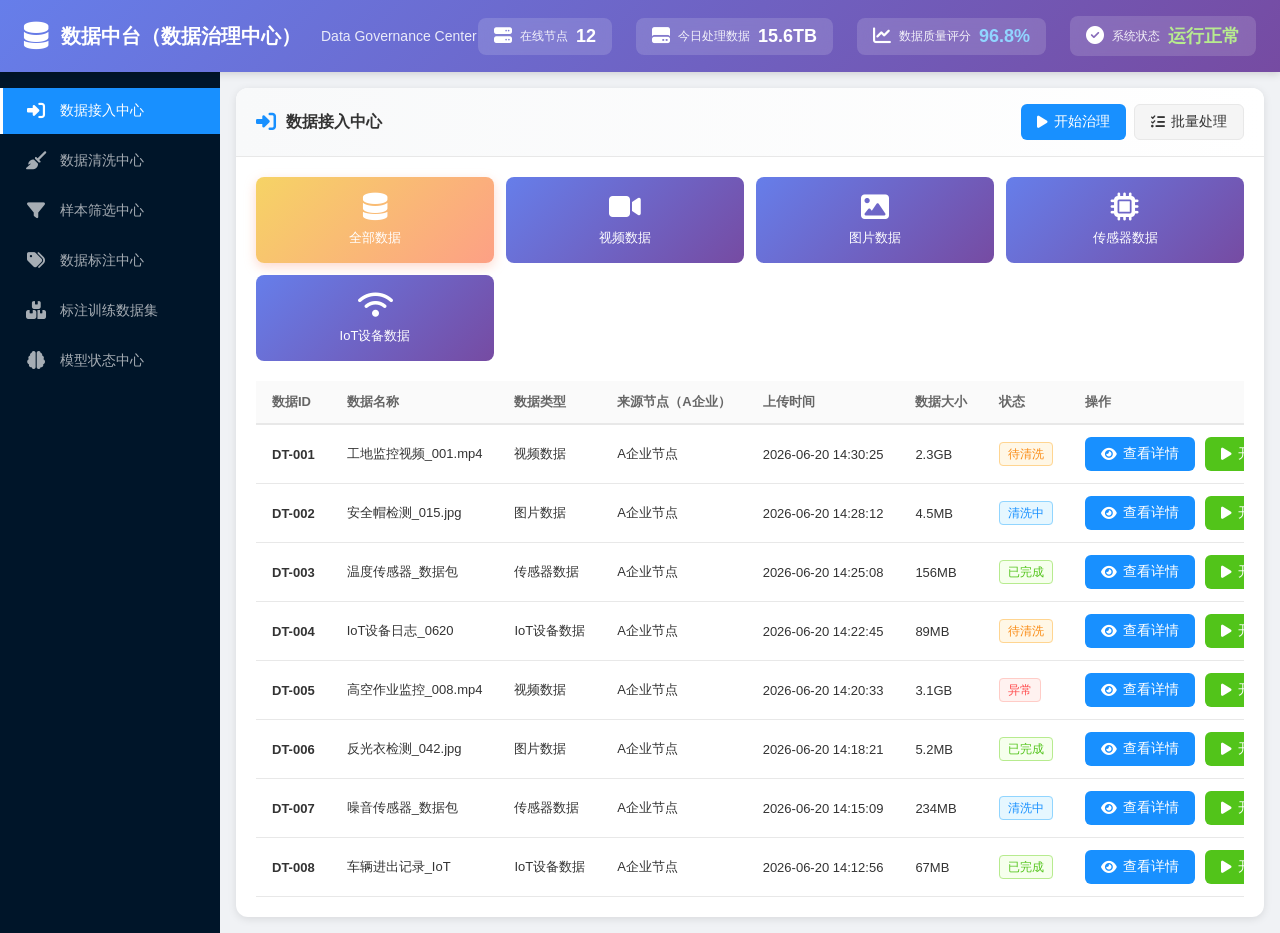
==== commit a01450c8: "fix: 恢复所有模块HTML结构" ====
--- a/data-governance-center/index.html
+++ b/data-governance-center/index.html
@@ -71,6 +71,345 @@
             </div>
         </nav>
 
+        <!-- 右侧内容区 -->
+        <div class="content-area">
+            <!-- 模块一：数据接入中心 -->
+            <section class="module active" id="module1">
+                <div class="module-header">
+                    <h2><i class="fas fa-sign-in-alt"></i> 数据接入中心</h2>
+                    <div class="module-actions">
+                        <button class="btn btn-primary" onclick="startGovernance()">
+                            <i class="fas fa-play"></i> 开始治理
+                        </button>
+                        <button class="btn btn-secondary" onclick="batchProcess()">
+                            <i class="fas fa-tasks"></i> 批量处理
+                        </button>
+                    </div>
+                </div>
+                <div class="module-content">
+                    <div class="data-types">
+                        <div class="data-type-card active" data-type="all">
+                            <i class="fas fa-database"></i>
+                            <span>全部数据</span>
+                        </div>
+                        <div class="data-type-card" data-type="视频数据">
+                            <i class="fas fa-video"></i>
+                            <span>视频数据</span>
+                        </div>
+                        <div class="data-type-card" data-type="图片数据">
+                            <i class="fas fa-image"></i>
+                            <span>图片数据</span>
+                        </div>
+                        <div class="data-type-card" data-type="传感器数据">
+                            <i class="fas fa-microchip"></i>
+                            <span>传感器数据</span>
+                        </div>
+                        <div class="data-type-card" data-type="IoT设备数据">
+                            <i class="fas fa-wifi"></i>
+                            <span>IoT设备数据</span>
+                        </div>
+                    </div>
+                    <div class="data-table-container">
+                        <table class="data-table">
+                            <thead>
+                                <tr>
+                                    <th>数据ID</th>
+                                    <th>数据名称</th>
+                                    <th>数据类型</th>
+                                    <th>来源节点（A企业）</th>
+                                    <th>上传时间</th>
+                                    <th>数据大小</th>
+                                    <th>状态</th>
+                                    <th>操作</th>
+                                </tr>
+                            </thead>
+                            <tbody id="dataTableBody">
+                            </tbody>
+                        </table>
+                    </div>
+                </div>
+            </section>
+
+            <!-- 模块二：数据清洗中心 -->
+            <section class="module" id="module2">
+                <div class="module-header">
+                    <h2><i class="fas fa-broom"></i> 数据清洗中心</h2>
+                </div>
+                <div class="module-content">
+                    <div class="cleaning-layout">
+                        <div class="cleaning-main">
+                            <div class="cleaning-process">
+                                <div class="process-flow">
+                                    <div class="process-step">
+                                        <div class="step-icon"><i class="fas fa-file"></i></div>
+                                        <div class="step-label">原始数据</div>
+                                    </div>
+                                    <div class="process-arrow"><i class="fas fa-arrow-down"></i></div>
+                                    <div class="process-step">
+                                        <div class="step-icon"><i class="fas fa-copy"></i></div>
+                                        <div class="step-label">去重处理</div>
+                                    </div>
+                                    <div class="process-arrow"><i class="fas fa-arrow-down"></i></div>
+                                    <div class="process-step">
+                                        <div class="step-icon"><i class="fas fa-text-width"></i></div>
+                                        <div class="step-label">格式统一</div>
+                                    </div>
+                                    <div class="process-arrow"><i class="fas fa-arrow-down"></i></div>
+                                    <div class="process-step">
+                                        <div class="step-icon"><i class="fas fa-exclamation-triangle"></i></div>
+                                        <div class="step-label">异常检测</div>
+                                    </div>
+                                    <div class="process-arrow"><i class="fas fa-arrow-down"></i></div>
+                                    <div class="process-step">
+                                        <div class="step-icon"><i class="fas fa-puzzle-piece"></i></div>
+                                        <div class="step-label">缺失值补全</div>
+                                    </div>
+                                    <div class="process-arrow"><i class="fas fa-arrow-down"></i></div>
+                                    <div class="process-step">
+                                        <div class="step-icon"><i class="fas fa-volume-mute"></i></div>
+                                        <div class="step-label">噪声过滤</div>
+                                    </div>
+                                    <div class="process-arrow"><i class="fas fa-arrow-down"></i></div>
+                                    <div class="process-step active">
+                                        <div class="step-icon"><i class="fas fa-check-circle"></i></div>
+                                        <div class="step-label">标准化输出</div>
+                                    </div>
+                                    <div class="process-arrow"><i class="fas fa-arrow-down"></i></div>
+                                    <div class="process-step">
+                                        <div class="step-icon"><i class="fas fa-star"></i></div>
+                                        <div class="step-label">质量评分</div>
+                                    </div>
+                                </div>
+                            </div>
+                            <div class="cleaning-controls">
+                                <h3>功能开关</h3>
+                                <div class="control-switches">
+                                    <label class="switch-item">
+                                        <input type="checkbox" checked>
+                                        <span class="switch-label">去重处理</span>
+                                    </label>
+                                    <label class="switch-item">
+                                        <input type="checkbox" checked>
+                                        <span class="switch-label">格式统一</span>
+                                    </label>
+                                    <label class="switch-item">
+                                        <input type="checkbox" checked>
+                                        <span class="switch-label">数据校验</span>
+                                    </label>
+                                    <label class="switch-item">
+                                        <input type="checkbox" checked>
+                                        <span class="switch-label">异常检测</span>
+                                    </label>
+                                    <label class="switch-item">
+                                        <input type="checkbox" checked>
+                                        <span class="switch-label">空值处理</span>
+                                    </label>
+                                    <label class="switch-item">
+                                        <input type="checkbox">
+                                        <span class="switch-label">数据脱敏</span>
+                                    </label>
+                                </div>
+                            </div>
+                        </div>
+                        <div class="cleaning-log-panel">
+                            <h3>清洗日志</h3>
+                            <div class="progress-container">
+                                <div class="progress-bar">
+                                    <div class="progress-fill" style="width: 87%"></div>
+                                </div>
+                                <div class="progress-text">87%</div>
+                            </div>
+                            <div class="log-container" id="cleaningLog">
+                                <div class="log-entry info">
+                                    <span class="log-time">[14:21:01]</span>
+                                    <span class="log-message">开始清洗</span>
+                                </div>
+                                <div class="log-entry success">
+                                    <span class="log-time">[14:21:08]</span>
+                                    <span class="log-message">检测重复数据</span>
+                                </div>
+                                <div class="log-entry warning">
+                                    <span class="log-time">[14:21:11]</span>
+                                    <span class="log-message">删除异常样本</span>
+                                </div>
+                                <div class="log-entry info">
+                                    <span class="log-time">[14:21:17]</span>
+                                    <span class="log-message">标准化完成</span>
+                                </div>
+                                <div class="log-entry success">
+                                    <span class="log-time">[14:21:21]</span>
+                                    <span class="log-message">质量评分完成</span>
+                                </div>
+                            </div>
+                        </div>
+                    </div>
+                </div>
+            </section>
+
+            <!-- 模块三：样本筛选中心 -->
+            <section class="module" id="module3">
+                <div class="module-header">
+                    <h2><i class="fas fa-filter"></i> 样本筛选中心</h2>
+                </div>
+                <div class="module-content">
+                    <div class="filter-rules">
+                        <h3>筛选规则</h3>
+                        <div class="rule-grid">
+                            <div class="rule-item">
+                                <i class="fas fa-eye"></i>
+                                <span>清晰度</span>
+                                <div class="rule-value">≥ 720p</div>
+                            </div>
+                            <div class="rule-item">
+                                <i class="fas fa-expand"></i>
+                                <span>分辨率</span>
+                                <div class="rule-value">1920×1080</div>
+                            </div>
+                            <div class="rule-item">
+                                <i class="fas fa-bullseye"></i>
+                                <span>目标完整性</span>
+                                <div class="rule-value">≥ 90%</div>
+                            </div>
+                            <div class="rule-item">
+                                <i class="fas fa-th"></i>
+                                <span>场景覆盖率</span>
+                                <div class="rule-value">≥ 85%</div>
+                            </div>
+                            <div class="rule-item">
+                                <i class="fas fa-tags"></i>
+                                <span>标签完整度</span>
+                                <div class="rule-value">100%</div>
+                            </div>
+                            <div class="rule-item">
+                                <i class="fas fa-star-half-alt"></i>
+                                <span>质量评分</span>
+                                <div class="rule-value">≥ 80分</div>
+                            </div>
+                        </div>
+                    </div>
+                    <div class="filter-stats">
+                        <div class="stat-card total">
+                            <div class="stat-number" id="totalSamples">12345</div>
+                            <div class="stat-label">总样本</div>
+                        </div>
+                        <div class="stat-card valid">
+                            <div class="stat-number" id="validSamples">9876</div>
+                            <div class="stat-label">可训练</div>
+                        </div>
+                        <div class="stat-card rejected">
+                            <div class="stat-number" id="rejectedSamples">2469</div>
+                            <div class="stat-label">淘汰</div>
+                        </div>
+                        <div class="stat-card rate">
+                            <div class="stat-number" id="passRate">80%</div>
+                            <div class="stat-label">合格率</div>
+                        </div>
+                    </div>
+                    <div class="filter-actions">
+                        <button class="btn btn-primary" onclick="autoFilter()">
+                            <i class="fas fa-magic"></i> 自动筛选
+                        </button>
+                        <button class="btn btn-secondary" onclick="manualReview()">
+                            <i class="fas fa-user-check"></i> 人工复核
+                        </button>
+                        <button class="btn btn-success" onclick="exportSamples()">
+                            <i class="fas fa-download"></i> 导出样本
+                        </button>
+                    </div>
+                </div>
+            </section>
+
+            <!-- 模块四：数据标注中心 -->
+            <section class="module" id="module4">
+                <div class="module-header">
+                    <h2><i class="fas fa-tags"></i> 数据标注中心</h2>
+                </div>
+                <div class="module-content">
+                    <div class="annotation-layout">
+                            <div class="annotation-canvas">
+                            <img src="https://picsum.photos/seed/annot/800/450" alt="标注画布" style="width:100%;height:100%;object-fit:cover;border-radius:8px;">
+                        </div>
+                        <div class="annotation-panel">
+                            <h3>标注对象</h3>
+                            <div class="annotation-types">
+                                <span class="annotation-tag"><i class="fas fa-user"></i> 人员</span>
+                                <span class="annotation-tag"><i class="fas fa-hard-hat"></i> 安全帽</span>
+                                <span class="annotation-tag"><i class="fas fa-vest"></i> 反光衣</span>
+                                <span class="annotation-tag"><i class="fas fa-car"></i> 车辆</span>
+                                <span class="annotation-tag danger"><i class="fas fa-exclamation"></i> 危险区域</span>
+                                <span class="annotation-tag warning"><i class="fas fa-arrow-up"></i> 高空作业</span>
+                                <span class="annotation-tag danger"><i class="fas fa-ban"></i> 违规行为</span>
+                            </div>
+                            <h3>标注工具</h3>
+                            <div class="annotation-tools">
+                                <button class="tool-btn" title="矩形框">
+                                    <i class="fas fa-vector-square"></i>
+                                </button>
+                                <button class="tool-btn" title="多边形">
+                                    <i class="fas fa-draw-polygon"></i>
+                                </button>
+                                <button class="tool-btn" title="关键点">
+                                    <i class="fas fa-crosshairs"></i>
+                                </button>
+                                <button class="tool-btn" title="自动标注">
+                                    <i class="fas fa-robot"></i>
+                                </button>
+                                <button class="tool-btn active" title="AI辅助标注">
+                                    <i class="fas fa-brain"></i>
+                                </button>
+                            </div>
+                            <h3>标注统计</h3>
+                            <div class="annotation-stats">
+                                <div class="stat-item">
+                                    <span class="stat-label">标注数量</span>
+                                    <span class="stat-value">128框</span>
+                                </div>
+                                <div class="stat-item">
+                                    <span class="stat-label">目标数量</span>
+                                    <span class="stat-value">26</span>
+                                </div>
+                                <div class="stat-item">
+                                    <span class="stat-label">完成率</span>
+                                    <span class="stat-value">93%</span>
+                                </div>
+                            </div>
+                        </div>
+                    </div>
+                </div>
+            </section>
+
+            <!-- 模块五：标注训练数据集 -->
+            <section class="module" id="module5">
+                <div class="module-header">
+                    <h2><i class="fas fa-boxes"></i> 标注训练数据集</h2>
+                    <div class="module-actions">
+                        <button class="btn btn-secondary" onclick="exportDataset()">
+                            <i class="fas fa-download"></i> 导出数据集
+                        </button>
+                    </div>
+                </div>
+                <div class="module-content">
+                    <div class="data-table-container">
+                        <table class="data-table">
+                            <thead>
+                                <tr>
+                                    <th>数据ID</th>
+                                    <th>数据名称</th>
+                                    <th>数据类型</th>
+                                    <th>来源节点</th>
+                                    <th>数据大小</th>
+                                    <th>样本类型</th>
+                                    <th>状态</th>
+                                    <th>操作</th>
+                                </tr>
+                            </thead>
+                            <tbody id="datasetTableBody">
+                            </tbody>
+                        </table>
+                    </div>
+                </div>
+            </section>
+
             <!-- 模块六：模型状态中心 -->
             <section class="module" id="module6">
                 <div class="module-header">
